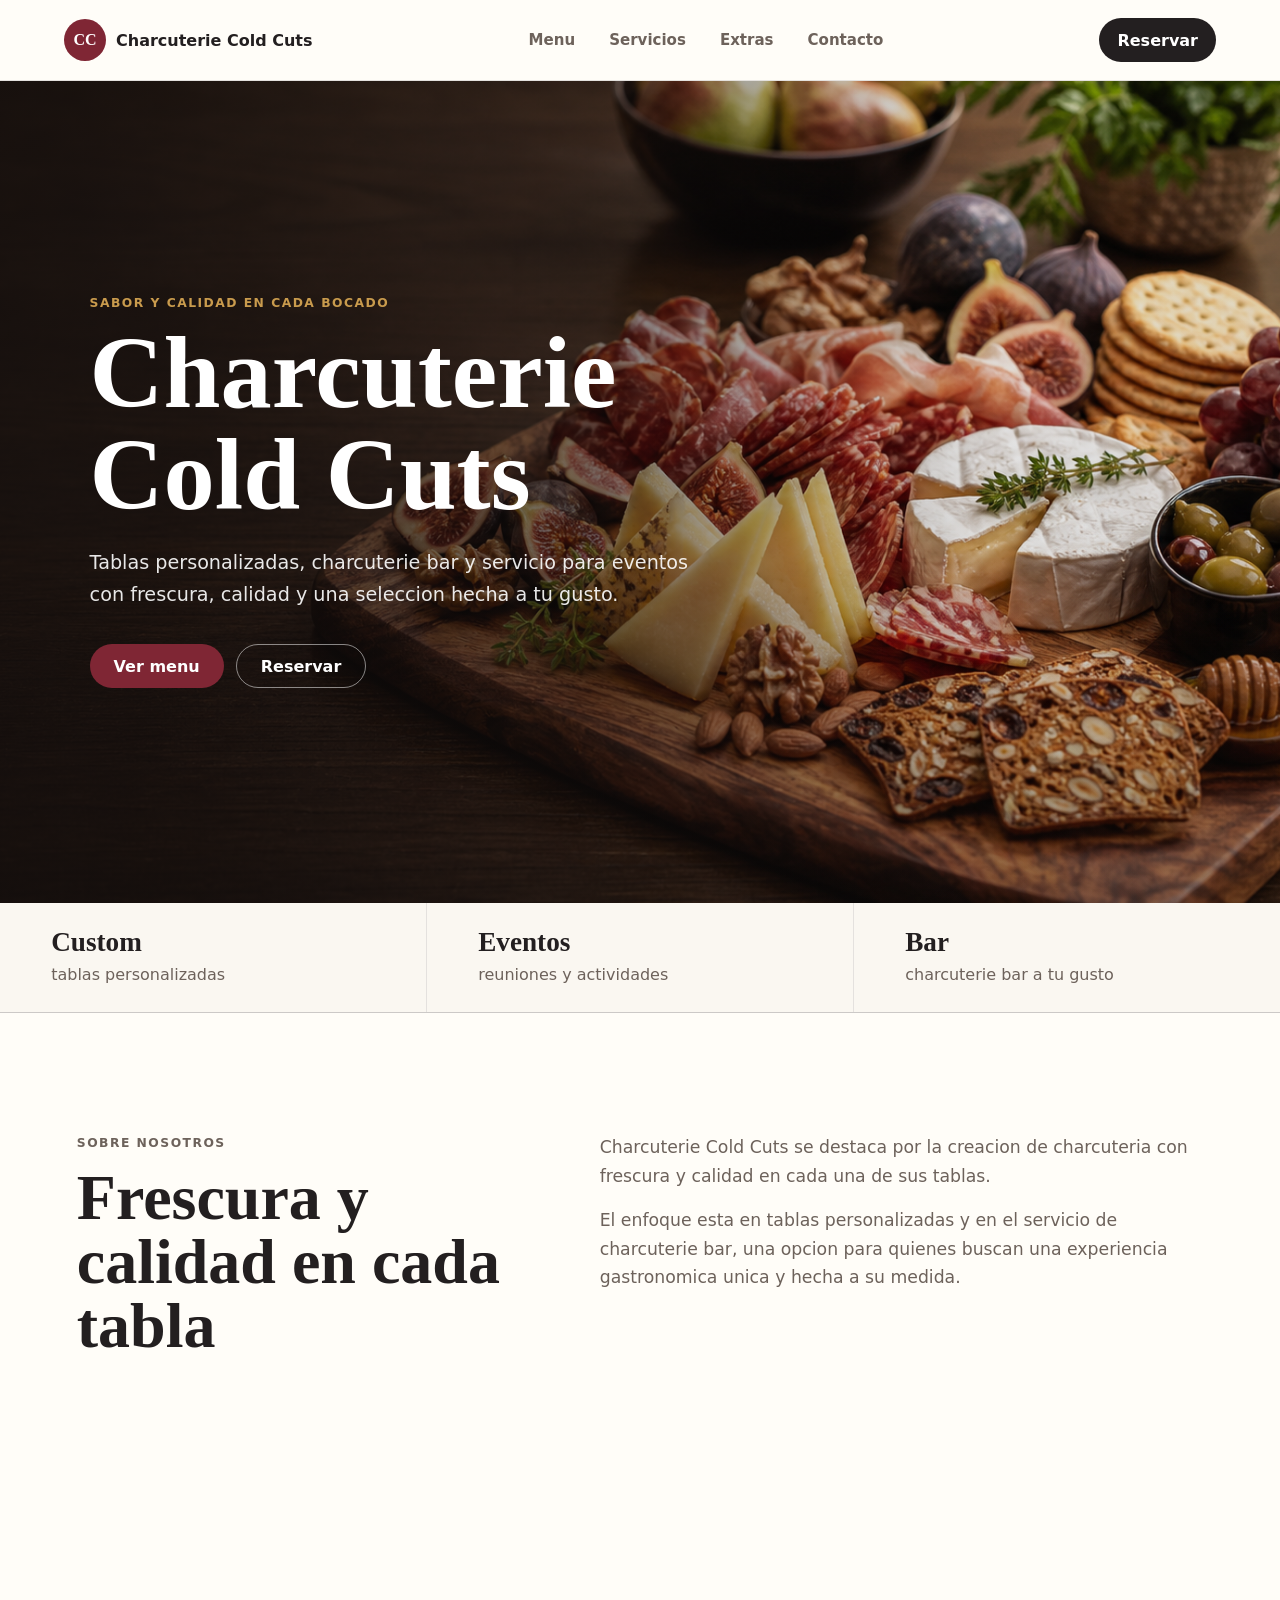
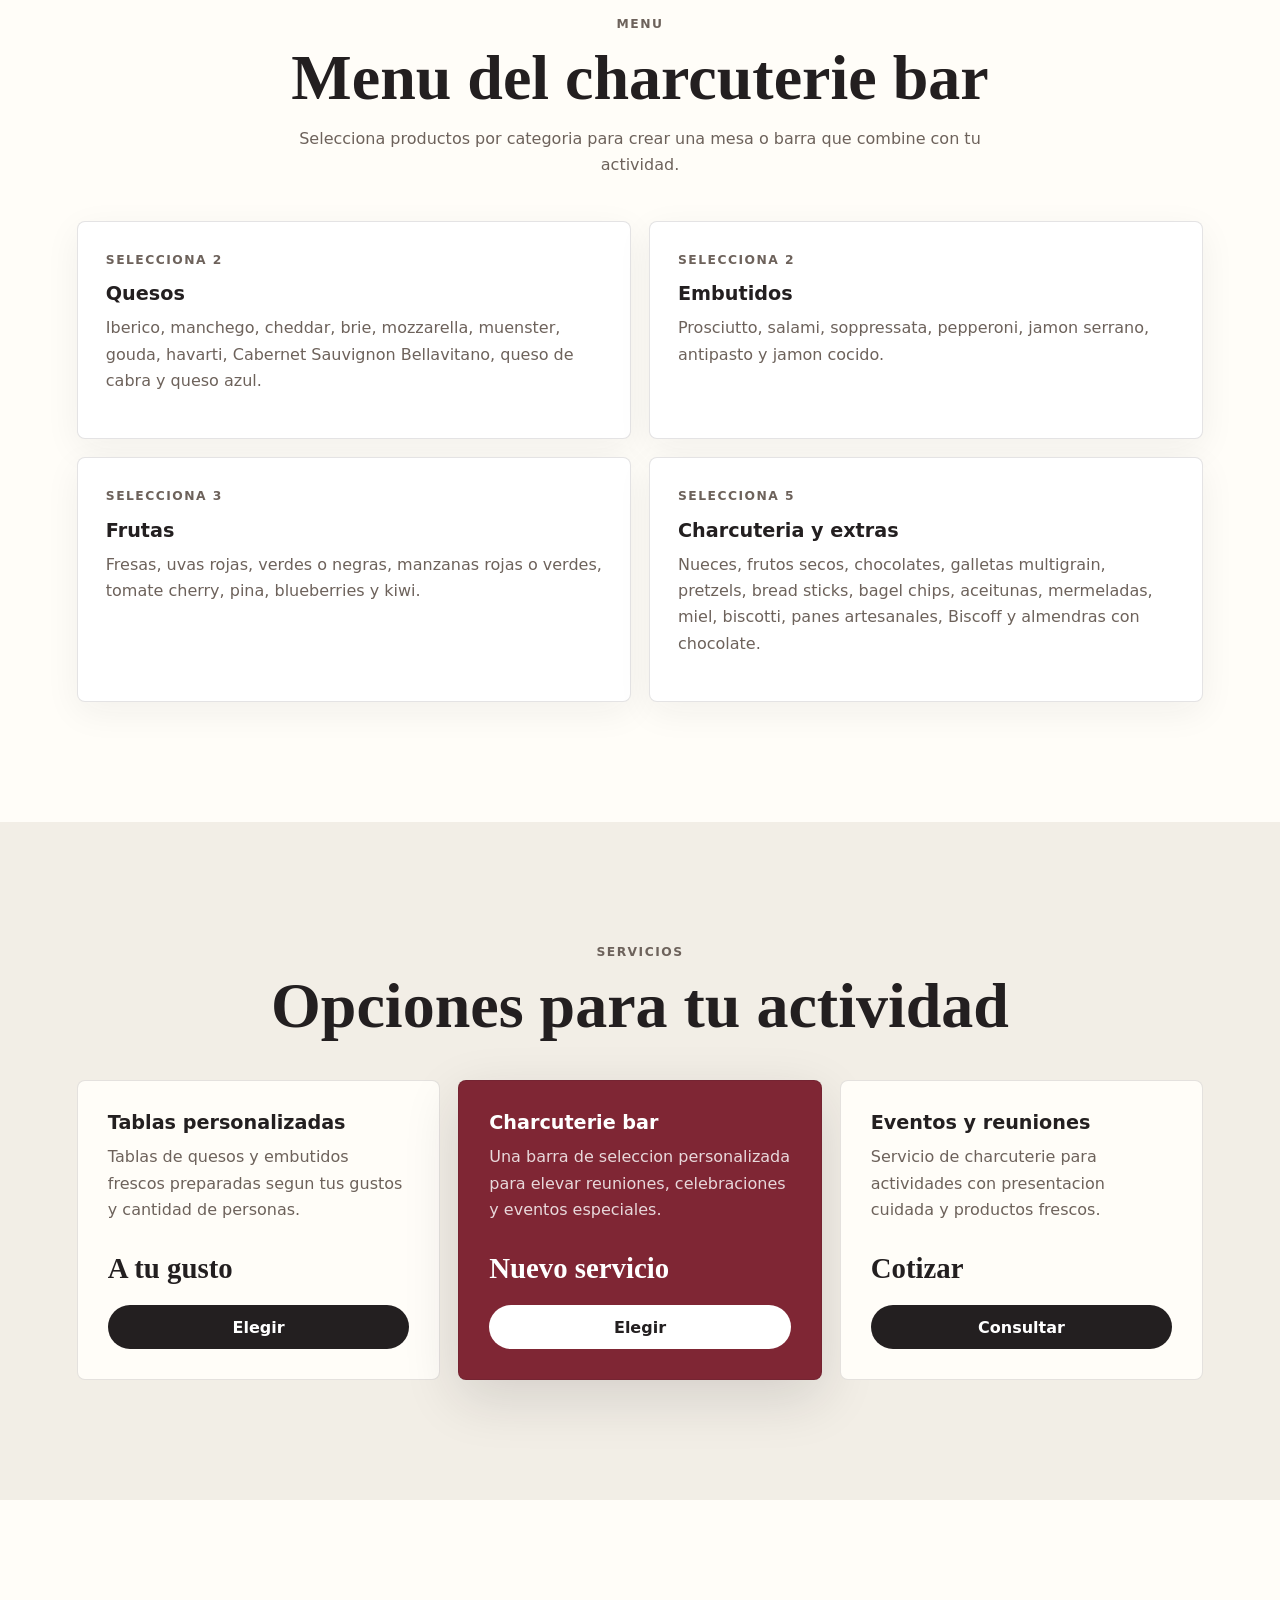
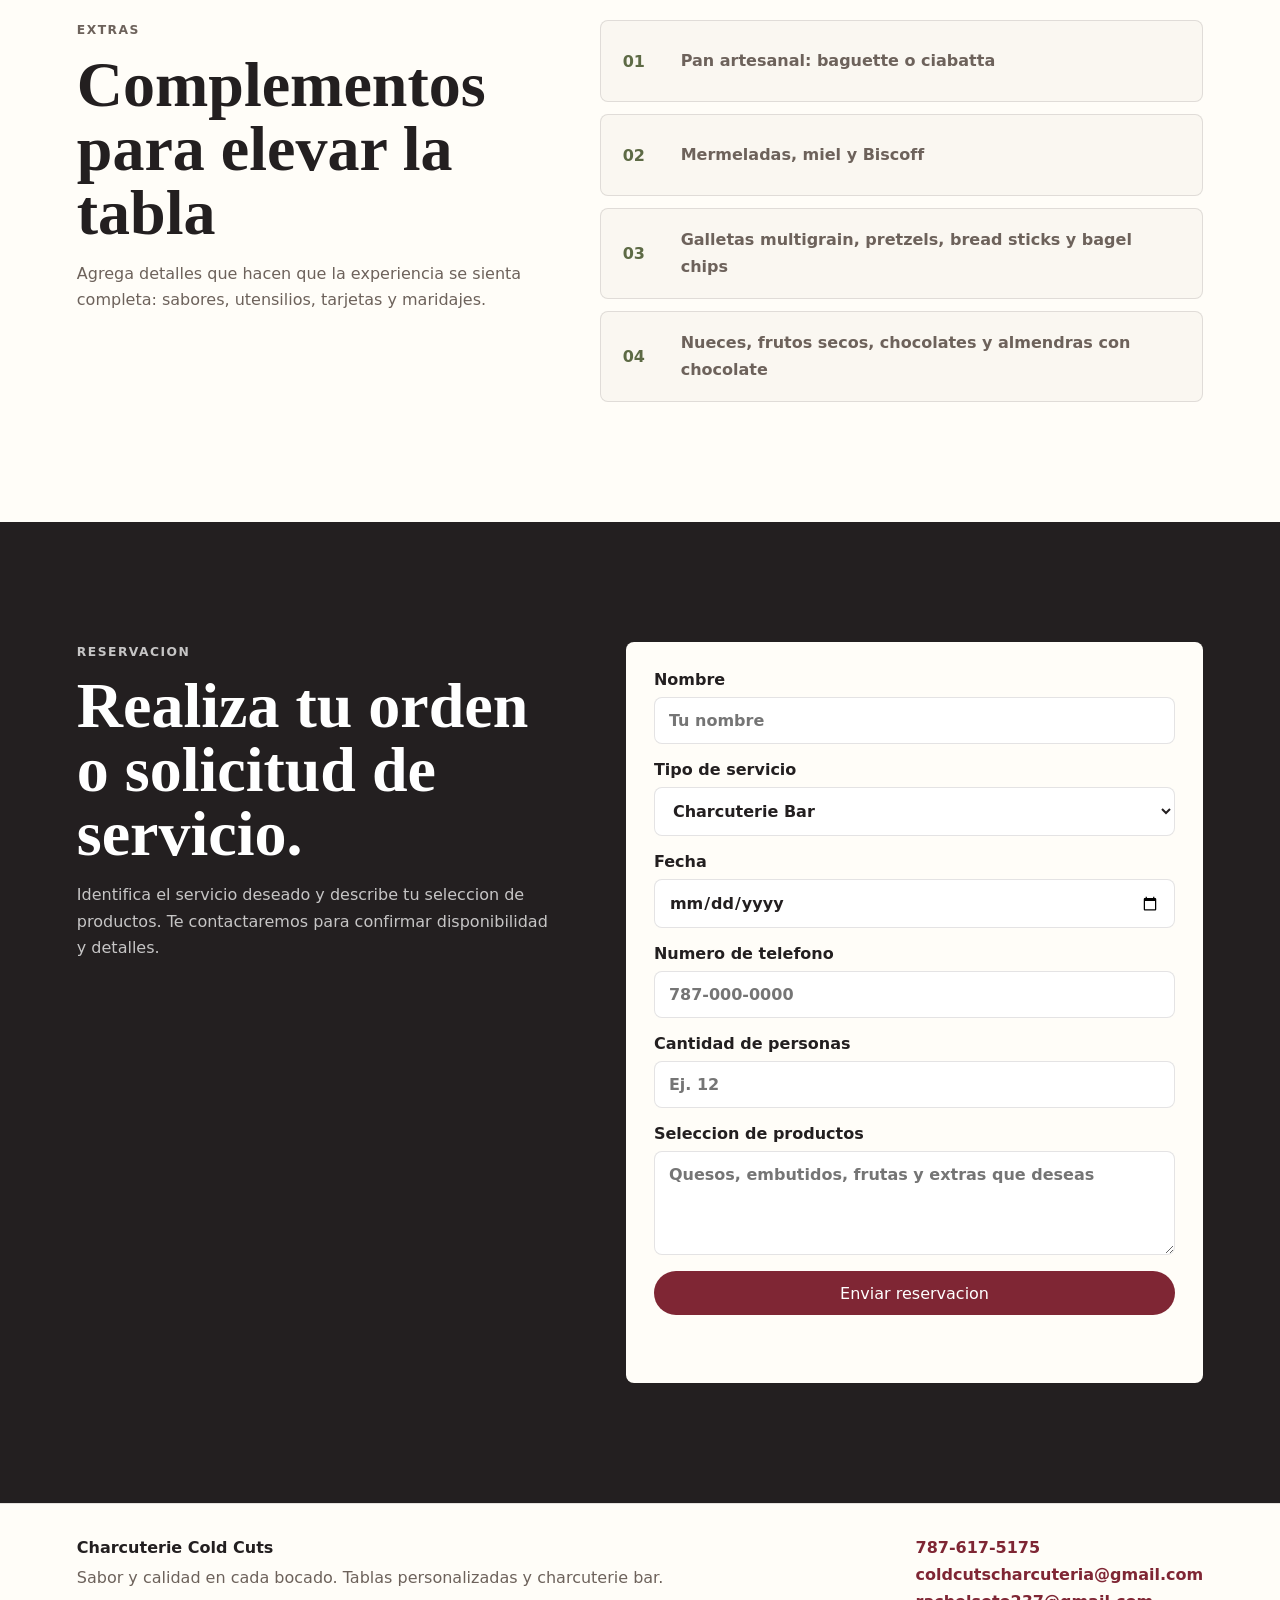
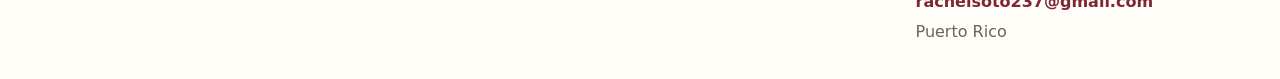
==== charcuterie-cold-cuts-web/index.html @ 70e414b9 "Add files via upload" ====
<!DOCTYPE html>
<html lang="es">
  <head>
    <meta charset="UTF-8" />
    <meta name="viewport" content="width=device-width, initial-scale=1.0" />
    <title>Charcuterie Cold Cuts | Sabor y calidad</title>
    <link rel="stylesheet" href="styles.css" />
  </head>
  <body>
    <header class="site-header">
      <a class="brand" href="#inicio" aria-label="Charcuterie Cold Cuts inicio">
        <span class="brand-mark">CC</span>
        <span>Charcuterie Cold Cuts</span>
      </a>
      <nav class="main-nav" aria-label="Navegacion principal">
        <a href="#menu">Menu</a>
        <a href="#servicios">Servicios</a>
        <a href="#extras">Extras</a>
        <a href="#contacto">Contacto</a>
      </nav>
      <a class="header-action" href="#pedido">Reservar</a>
    </header>

    <main>
      <section class="hero" id="inicio">
        <img class="hero-image" src="assets/hero-charcuteria.png" alt="Tabla de charcuteria con quesos, frutas y embutidos" />
        <div class="hero-overlay"></div>
        <div class="hero-content">
          <p class="eyebrow">Sabor y calidad en cada bocado</p>
          <h1>Charcuterie Cold Cuts</h1>
          <p>Tablas personalizadas, charcuterie bar y servicio para eventos con frescura, calidad y una seleccion hecha a tu gusto.</p>
          <div class="hero-actions">
            <a class="button primary" href="#menu">Ver menu</a>
            <a class="button secondary" href="#pedido">Reservar</a>
          </div>
        </div>
      </section>

      <section class="intro-band" aria-label="Servicios destacados">
        <div><strong>Custom</strong><span>tablas personalizadas</span></div>
        <div><strong>Eventos</strong><span>reuniones y actividades</span></div>
        <div><strong>Bar</strong><span>charcuterie bar a tu gusto</span></div>
      </section>

      <section class="section split" id="sobre-nosotros">
        <div class="section-heading left">
          <p class="eyebrow">Sobre nosotros</p>
          <h2>Frescura y calidad en cada tabla</h2>
        </div>
        <div class="about-copy">
          <p>Charcuterie Cold Cuts se destaca por la creacion de charcuteria con frescura y calidad en cada una de sus tablas.</p>
          <p>El enfoque esta en tablas personalizadas y en el servicio de charcuterie bar, una opcion para quienes buscan una experiencia gastronomica unica y hecha a su medida.</p>
        </div>
      </section>

      <section class="section" id="menu">
        <div class="section-heading">
          <p class="eyebrow">Menu</p>
          <h2>Menu del charcuterie bar</h2>
          <p>Selecciona productos por categoria para crear una mesa o barra que combine con tu actividad.</p>
        </div>
        <div class="menu-grid">
          <article class="menu-item">
            <p class="category">Selecciona 2</p>
            <h3>Quesos</h3>
            <p>Iberico, manchego, cheddar, brie, mozzarella, muenster, gouda, havarti, Cabernet Sauvignon Bellavitano, queso de cabra y queso azul.</p>
          </article>
          <article class="menu-item">
            <p class="category">Selecciona 2</p>
            <h3>Embutidos</h3>
            <p>Prosciutto, salami, soppressata, pepperoni, jamon serrano, antipasto y jamon cocido.</p>
          </article>
          <article class="menu-item">
            <p class="category">Selecciona 3</p>
            <h3>Frutas</h3>
            <p>Fresas, uvas rojas, verdes o negras, manzanas rojas o verdes, tomate cherry, pina, blueberries y kiwi.</p>
          </article>
          <article class="menu-item">
            <p class="category">Selecciona 5</p>
            <h3>Charcuteria y extras</h3>
            <p>Nueces, frutos secos, chocolates, galletas multigrain, pretzels, bread sticks, bagel chips, aceitunas, mermeladas, miel, biscotti, panes artesanales, Biscoff y almendras con chocolate.</p>
          </article>
        </div>
      </section>

      <section class="section muted" id="servicios">
        <div class="section-heading">
          <p class="eyebrow">Servicios</p>
          <h2>Opciones para tu actividad</h2>
        </div>
        <div class="plan-grid">
          <article class="plan"><h3>Tablas personalizadas</h3><p>Tablas de quesos y embutidos frescos preparadas segun tus gustos y cantidad de personas.</p><strong>A tu gusto</strong><a href="#pedido">Elegir</a></article>
          <article class="plan featured"><h3>Charcuterie bar</h3><p>Una barra de seleccion personalizada para elevar reuniones, celebraciones y eventos especiales.</p><strong>Nuevo servicio</strong><a href="#pedido">Elegir</a></article>
          <article class="plan"><h3>Eventos y reuniones</h3><p>Servicio de charcuterie para actividades con presentacion cuidada y productos frescos.</p><strong>Cotizar</strong><a href="#contacto">Consultar</a></article>
        </div>
      </section>

      <section class="section split" id="extras">
        <div class="section-heading left">
          <p class="eyebrow">Extras</p>
          <h2>Complementos para elevar la tabla</h2>
          <p>Agrega detalles que hacen que la experiencia se sienta completa: sabores, utensilios, tarjetas y maridajes.</p>
        </div>
        <div class="extras-list">
          <div><span>01</span><p>Pan artesanal: baguette o ciabatta</p></div>
          <div><span>02</span><p>Mermeladas, miel y Biscoff</p></div>
          <div><span>03</span><p>Galletas multigrain, pretzels, bread sticks y bagel chips</p></div>
          <div><span>04</span><p>Nueces, frutos secos, chocolates y almendras con chocolate</p></div>
        </div>
      </section>

      <section class="order-section" id="pedido">
        <div>
          <p class="eyebrow">Reservacion</p>
          <h2>Realiza tu orden o solicitud de servicio.</h2>
          <p>Identifica el servicio deseado y describe tu seleccion de productos. Te contactaremos para confirmar disponibilidad y detalles.</p>
        </div>
        <form class="order-form" id="orderForm">
          <label>Nombre<input type="text" name="nombre" placeholder="Tu nombre" /></label>
          <label>Tipo de servicio<select name="tabla"><option>Charcuterie Bar</option><option>Tabla Personalizada</option><option>Servicio para eventos y reuniones</option></select></label>
          <label>Fecha<input type="date" name="fecha" /></label>
          <label>Numero de telefono<input type="tel" name="telefono" placeholder="787-000-0000" /></label>
          <label>Cantidad de personas<input type="text" name="personas" inputmode="numeric" placeholder="Ej. 12" /></label>
          <label>Seleccion de productos<textarea name="mensaje" rows="4" placeholder="Quesos, embutidos, frutas y extras que deseas"></textarea></label>
          <button type="submit">Enviar reservacion</button>
          <p class="form-note" id="formNote" role="status" aria-live="polite"></p>
        </form>
      </section>
    </main>

    <footer class="footer" id="contacto">
      <div>
        <strong>Charcuterie Cold Cuts</strong>
        <p>Sabor y calidad en cada bocado. Tablas personalizadas y charcuterie bar.</p>
      </div>
      <div>
        <a href="tel:+17876175175">787-617-5175</a>
        <a href="mailto:coldcutscharcuteria@gmail.com">coldcutscharcuteria@gmail.com</a>
        <a href="mailto:rachelsoto237@gmail.com">rachelsoto237@gmail.com</a>
        <span>Puerto Rico</span>
      </div>
    </footer>
    <script src="script.js"></script>
  </body>
</html>
---- charcuterie-cold-cuts-web/styles.css ----
:root {
  --ink: #231f20;
  --muted: #6d625b;
  --cream: #faf7f1;
  --paper: #fffdf8;
  --wine: #7f2634;
  --olive: #5d6a45;
  --gold: #c99b4d;
  --line: rgba(35, 31, 32, 0.12);
  --shadow: 0 18px 55px rgba(35, 31, 32, 0.14);
}
* { box-sizing: border-box; }
html { scroll-behavior: smooth; }
body {
  margin: 0;
  color: var(--ink);
  background: var(--paper);
  font-family: Inter, system-ui, -apple-system, BlinkMacSystemFont, "Segoe UI", sans-serif;
}
a { color: inherit; text-decoration: none; }
.site-header {
  position: sticky;
  top: 0;
  z-index: 20;
  display: flex;
  align-items: center;
  justify-content: space-between;
  gap: 24px;
  padding: 18px clamp(18px, 5vw, 70px);
  background: rgba(255, 253, 248, 0.94);
  border-bottom: 1px solid var(--line);
  backdrop-filter: blur(18px);
}
.brand, .main-nav, .hero-actions, .footer div {
  display: flex;
  align-items: center;
}
.brand { gap: 10px; font-weight: 800; }
.brand-mark {
  display: grid;
  place-items: center;
  width: 42px;
  height: 42px;
  color: #fff;
  background: var(--wine);
  border-radius: 50%;
  font-family: Georgia, serif;
  font-weight: 800;
}
.main-nav { gap: clamp(12px, 3vw, 34px); color: var(--muted); font-weight: 800; font-size: 0.94rem; }
.header-action, .button, .plan a, .order-form button {
  display: inline-flex;
  align-items: center;
  justify-content: center;
  min-height: 44px;
  border-radius: 999px;
  font-weight: 800;
}
.header-action { padding: 0 18px; color: #fff; background: var(--ink); }
.hero { position: relative; min-height: calc(100svh - 78px); display: grid; align-items: center; overflow: hidden; }
.hero-image, .hero-overlay { position: absolute; inset: 0; width: 100%; height: 100%; }
.hero-image { object-fit: cover; }
.hero-overlay {
  background:
    linear-gradient(90deg, rgba(18, 13, 12, 0.84), rgba(18, 13, 12, 0.54) 46%, rgba(18, 13, 12, 0.12) 76%),
    linear-gradient(0deg, rgba(18, 13, 12, 0.3), transparent 42%);
}
.hero-content { position: relative; width: min(680px, calc(100% - 36px)); margin-left: clamp(18px, 7vw, 92px); padding: 54px 0; color: #fff; }
.eyebrow, .category {
  margin: 0 0 12px;
  color: var(--gold);
  font-size: 0.77rem;
  font-weight: 900;
  letter-spacing: 0.12em;
  text-transform: uppercase;
}
h1, h2, h3, p { margin-top: 0; }
h1, h2 { font-family: Georgia, "Times New Roman", serif; line-height: 1; }
h1 { max-width: 720px; margin-bottom: 20px; font-size: clamp(3.4rem, 8vw, 6.8rem); }
h2 { margin-bottom: 16px; font-size: clamp(2.2rem, 5vw, 4.2rem); }
h3 { margin-bottom: 10px; font-size: 1.2rem; }
.hero-content p:not(.eyebrow) { max-width: 600px; color: rgba(255,255,255,.9); font-size: clamp(1rem, 2vw, 1.2rem); line-height: 1.7; }
.hero-actions { flex-wrap: wrap; gap: 12px; margin-top: 32px; }
.button { padding: 0 24px; }
.button.primary { color: #fff; background: var(--wine); }
.button.secondary { color: #fff; border: 1px solid rgba(255,255,255,.5); }
.intro-band { display: grid; grid-template-columns: repeat(3, 1fr); gap: 1px; background: var(--line); border-bottom: 1px solid var(--line); }
.intro-band div { padding: 24px clamp(18px, 4vw, 54px); background: var(--cream); }
.intro-band strong { display: block; margin-bottom: 4px; font-family: Georgia, serif; font-size: 1.7rem; }
.intro-band span, .section-heading p, .menu-item p, .plan p, .extras-list p, .order-section p, .footer p, .footer span, .about-copy {
  color: var(--muted);
  line-height: 1.65;
}
.section { padding: clamp(68px, 10vw, 120px) clamp(18px, 6vw, 86px); }
.section-heading { max-width: 760px; margin: 0 auto 42px; text-align: center; }
.section-heading.left { margin: 0; text-align: left; }
.split { display: grid; grid-template-columns: minmax(0, .85fr) minmax(0, 1.15fr); gap: clamp(28px, 6vw, 80px); align-items: start; }
.about-copy { display: grid; gap: 16px; font-size: 1.08rem; }
.about-copy p { margin: 0; }
.menu-grid { display: grid; grid-template-columns: repeat(2, minmax(0, 1fr)); gap: 18px; }
.menu-item { min-height: 190px; padding: 28px; background: #fff; border: 1px solid var(--line); border-radius: 8px; box-shadow: 0 10px 36px rgba(35,31,32,.06); }
.muted { background: #f2eee6; }
.plan-grid { display: grid; grid-template-columns: repeat(3, minmax(0, 1fr)); gap: 18px; }
.plan { min-height: 300px; display: flex; flex-direction: column; align-items: flex-start; padding: 30px; background: var(--paper); border: 1px solid var(--line); border-radius: 8px; }
.plan.featured { color: #fff; background: var(--wine); box-shadow: var(--shadow); }
.plan.featured p { color: rgba(255,255,255,.82); }
.plan strong { margin-top: auto; margin-bottom: 20px; font-family: Georgia, serif; font-size: 1.8rem; }
.plan a { width: 100%; color: #fff; background: var(--ink); }
.featured a { color: var(--ink); background: #fff; }
.extras-list { display: grid; gap: 12px; }
.extras-list div { display: grid; grid-template-columns: 58px 1fr; align-items: center; min-height: 82px; padding: 18px 22px; background: var(--cream); border: 1px solid var(--line); border-radius: 8px; }
.extras-list span { color: var(--olive); font-weight: 900; }
.extras-list p { margin: 0; font-weight: 700; }
.order-section { display: grid; grid-template-columns: minmax(0, .9fr) minmax(320px, 1.1fr); gap: clamp(28px, 6vw, 80px); padding: clamp(68px, 10vw, 120px) clamp(18px, 6vw, 86px); color: #fff; background: var(--ink); }
.order-section p { color: rgba(255,255,255,.74); }
.order-form { display: grid; gap: 16px; padding: 28px; color: var(--ink); background: var(--paper); border-radius: 8px; }
.order-form label { display: grid; gap: 8px; font-weight: 800; }
.order-form input, .order-form select, .order-form textarea { width: 100%; border: 1px solid var(--line); border-radius: 8px; padding: 13px 14px; color: var(--ink); background: #fff; font: inherit; }
.order-form textarea { resize: vertical; }
.order-form button { border: 0; color: #fff; background: var(--wine); cursor: pointer; font: inherit; }
.order-form .form-note { min-height: 24px; margin: 0; color: var(--olive); font-weight: 800; line-height: 1.45; }
.footer { display: flex; justify-content: space-between; gap: 28px; padding: 34px clamp(18px, 6vw, 86px); background: var(--paper); border-top: 1px solid var(--line); }
.footer div { flex-direction: column; align-items: flex-start; gap: 8px; }
.footer p { margin: 0; }
.footer a { color: var(--wine); font-weight: 800; }
@media (max-width: 820px) {
  .site-header { align-items: flex-start; flex-wrap: wrap; }
  .main-nav { order: 3; width: 100%; overflow-x: auto; padding-bottom: 2px; }
  .hero { min-height: 760px; }
  .hero-content { align-self: start; margin: 0; padding: 84px 18px 0; width: 100%; }
  .intro-band, .menu-grid, .plan-grid, .split, .order-section { grid-template-columns: 1fr; }
  .intro-band div { padding: 22px 18px; }
  .footer { flex-direction: column; }
}
@media (max-width: 520px) {
  .brand { font-size: .95rem; }
  .main-nav { gap: 18px; font-size: .88rem; }
  h1 { font-size: 3rem; }
  h2 { font-size: 2.25rem; }
  .section, .order-section { padding-left: 16px; padding-right: 16px; }
  .order-form { padding: 18px; }
}
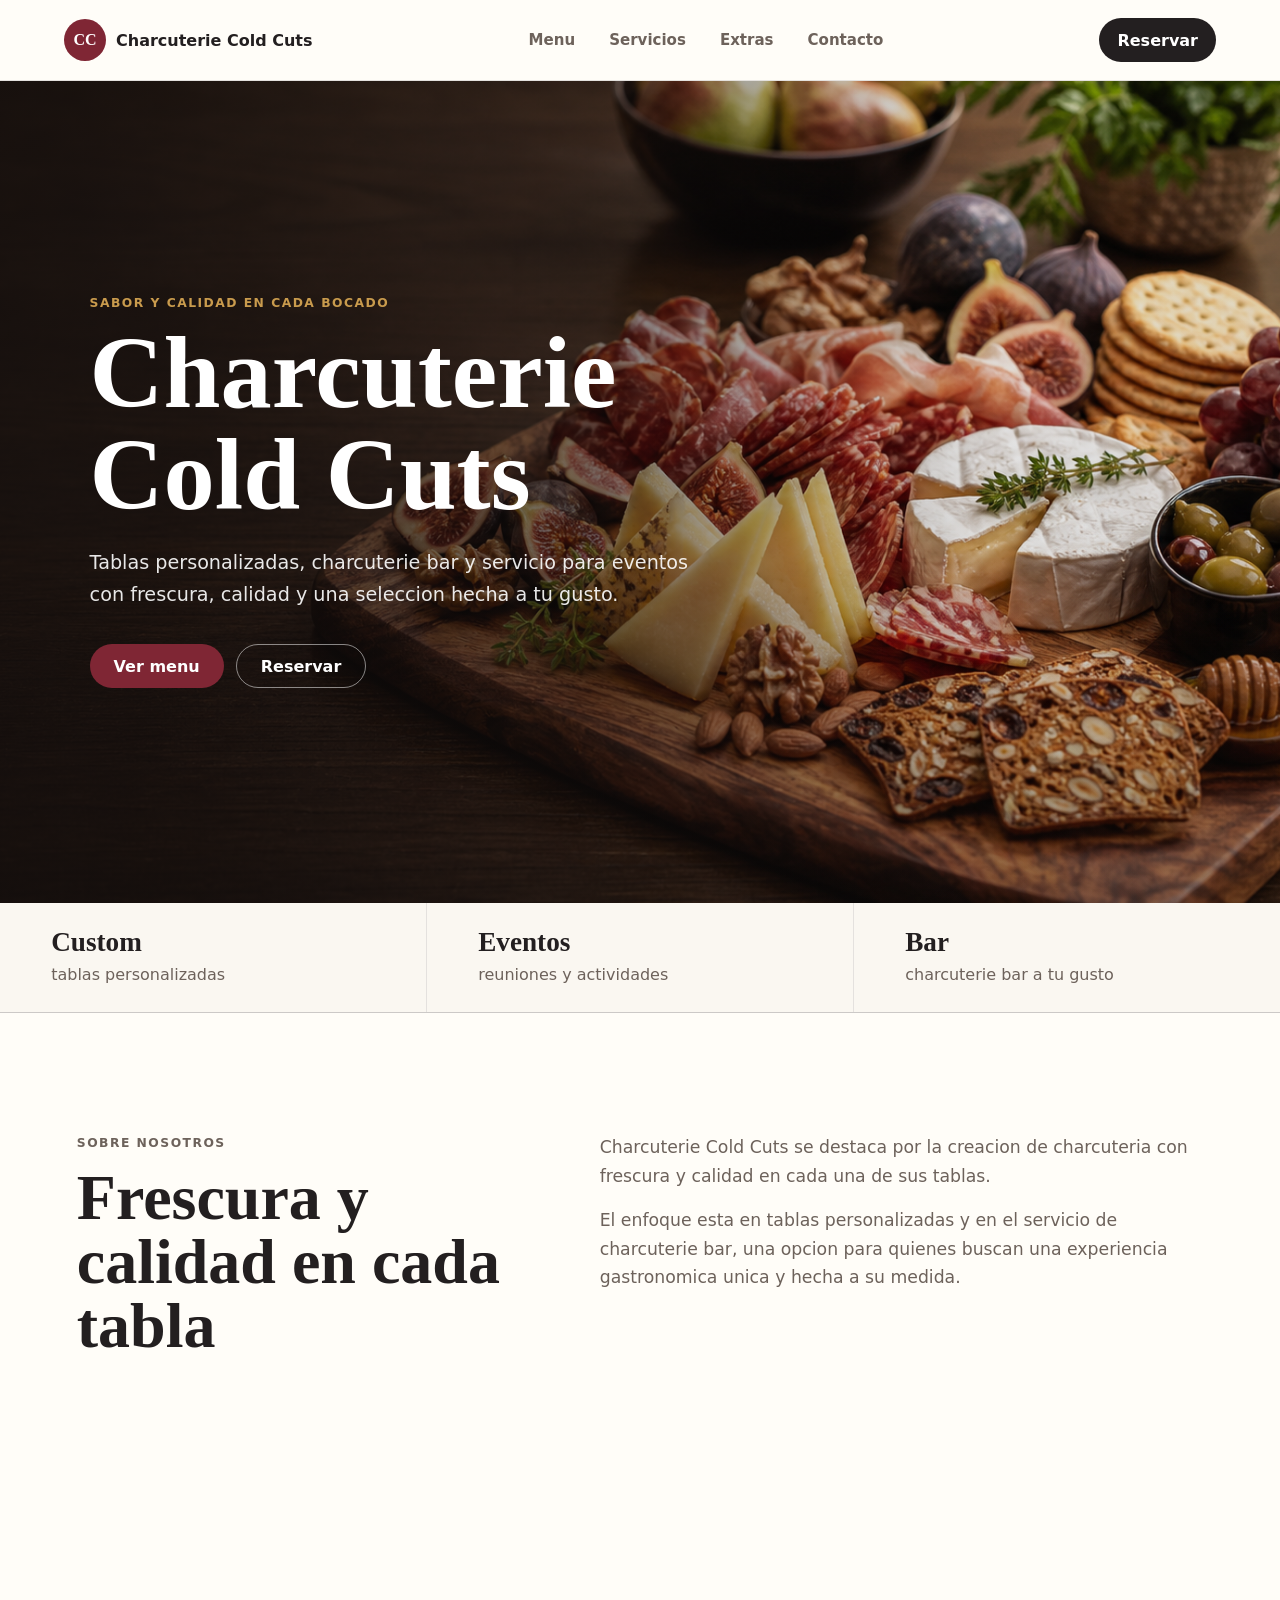
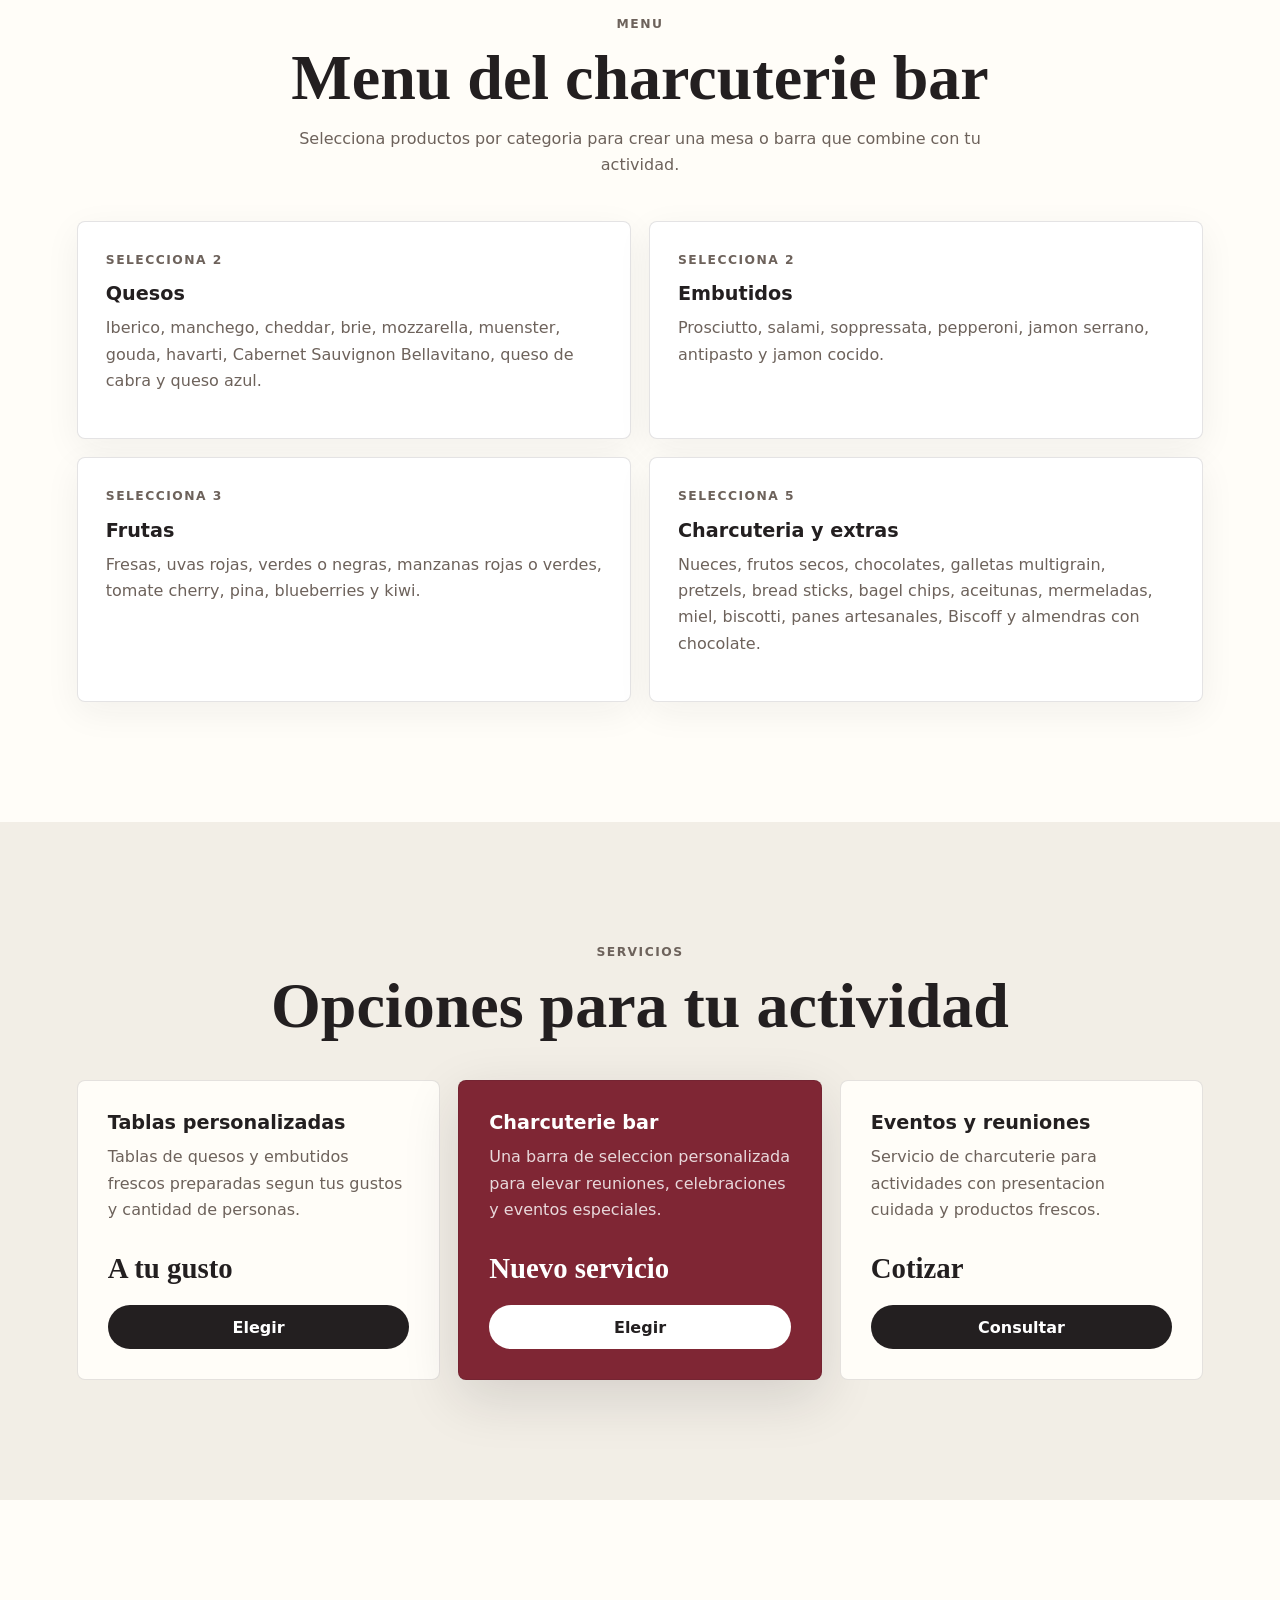
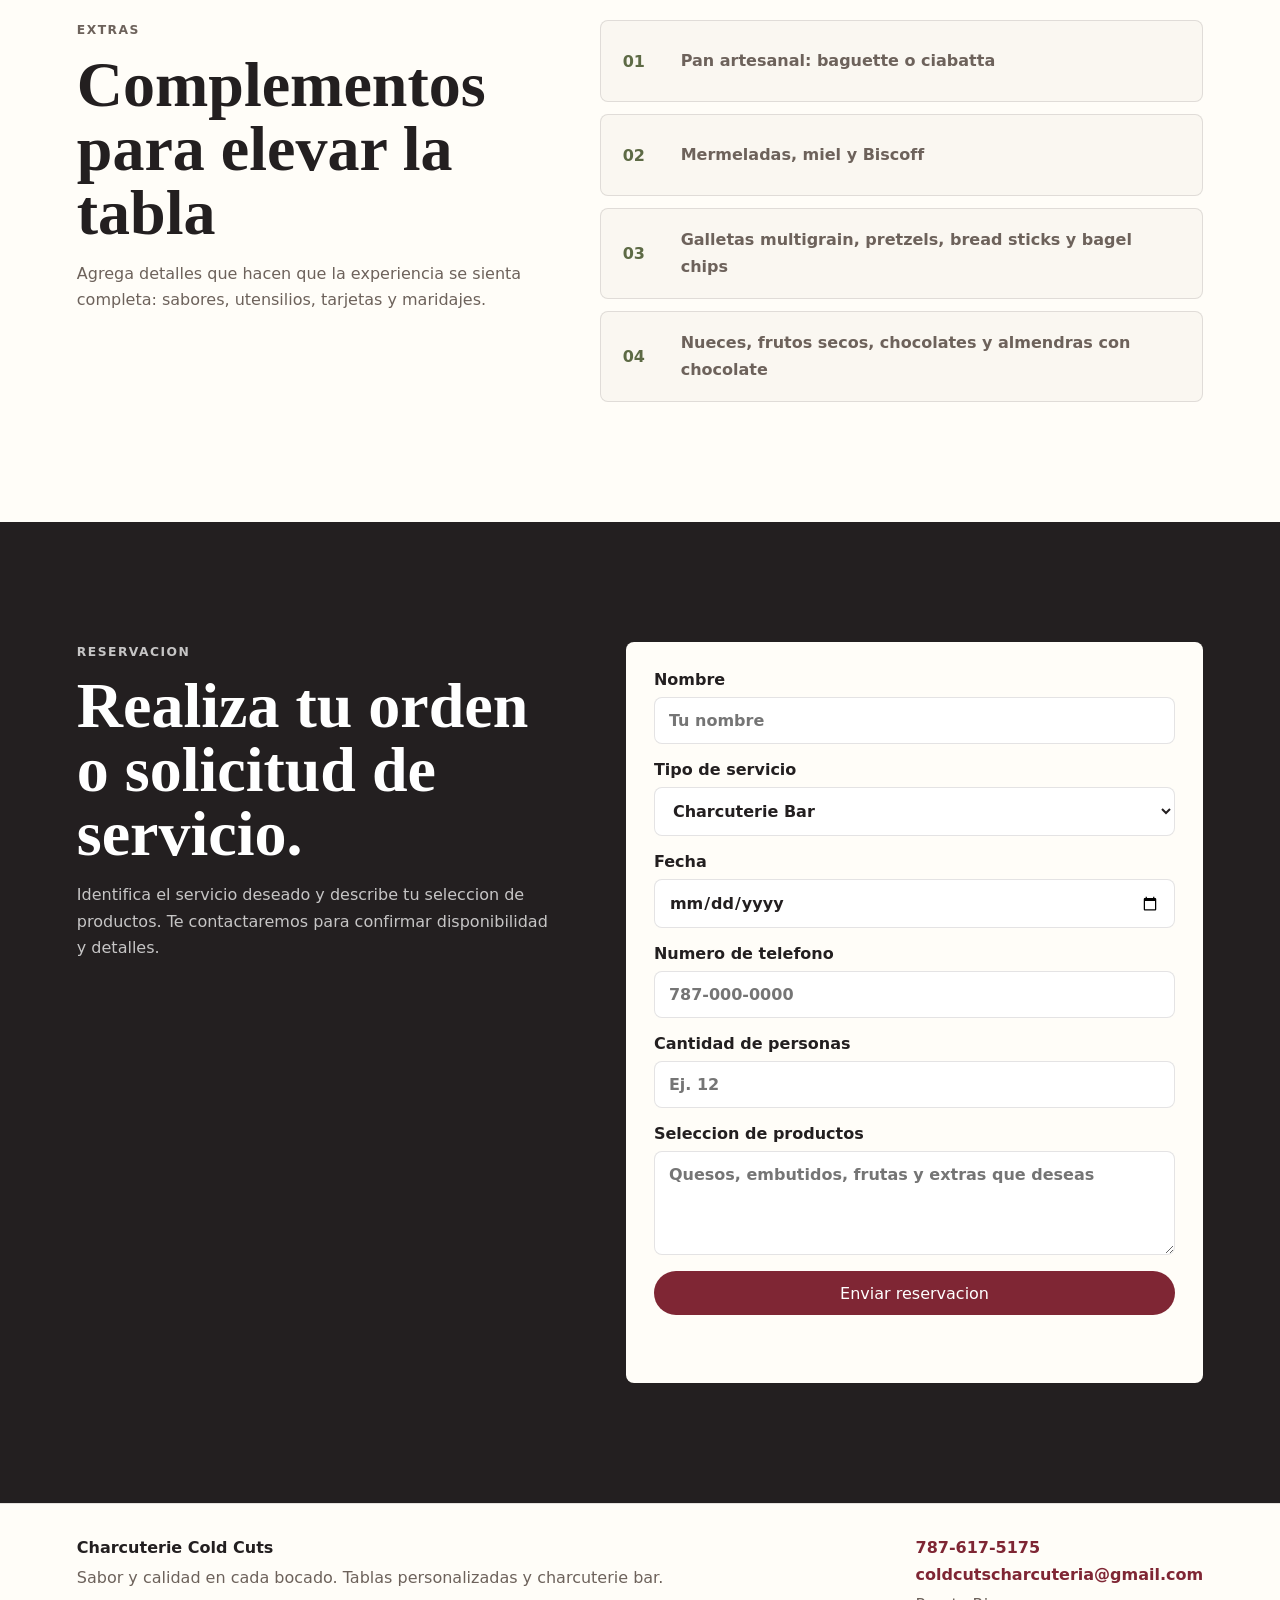
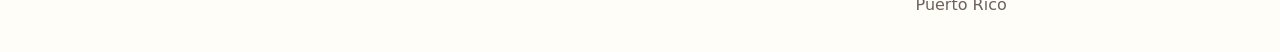
==== commit 76d87c47: "Update index.html" ====
--- a/charcuterie-cold-cuts-web/index.html
+++ b/charcuterie-cold-cuts-web/index.html
@@ -136,7 +136,6 @@
       <div>
         <a href="tel:+17876175175">787-617-5175</a>
         <a href="mailto:coldcutscharcuteria@gmail.com">coldcutscharcuteria@gmail.com</a>
-        <a href="mailto:rachelsoto237@gmail.com">rachelsoto237@gmail.com</a>
         <span>Puerto Rico</span>
       </div>
     </footer>
